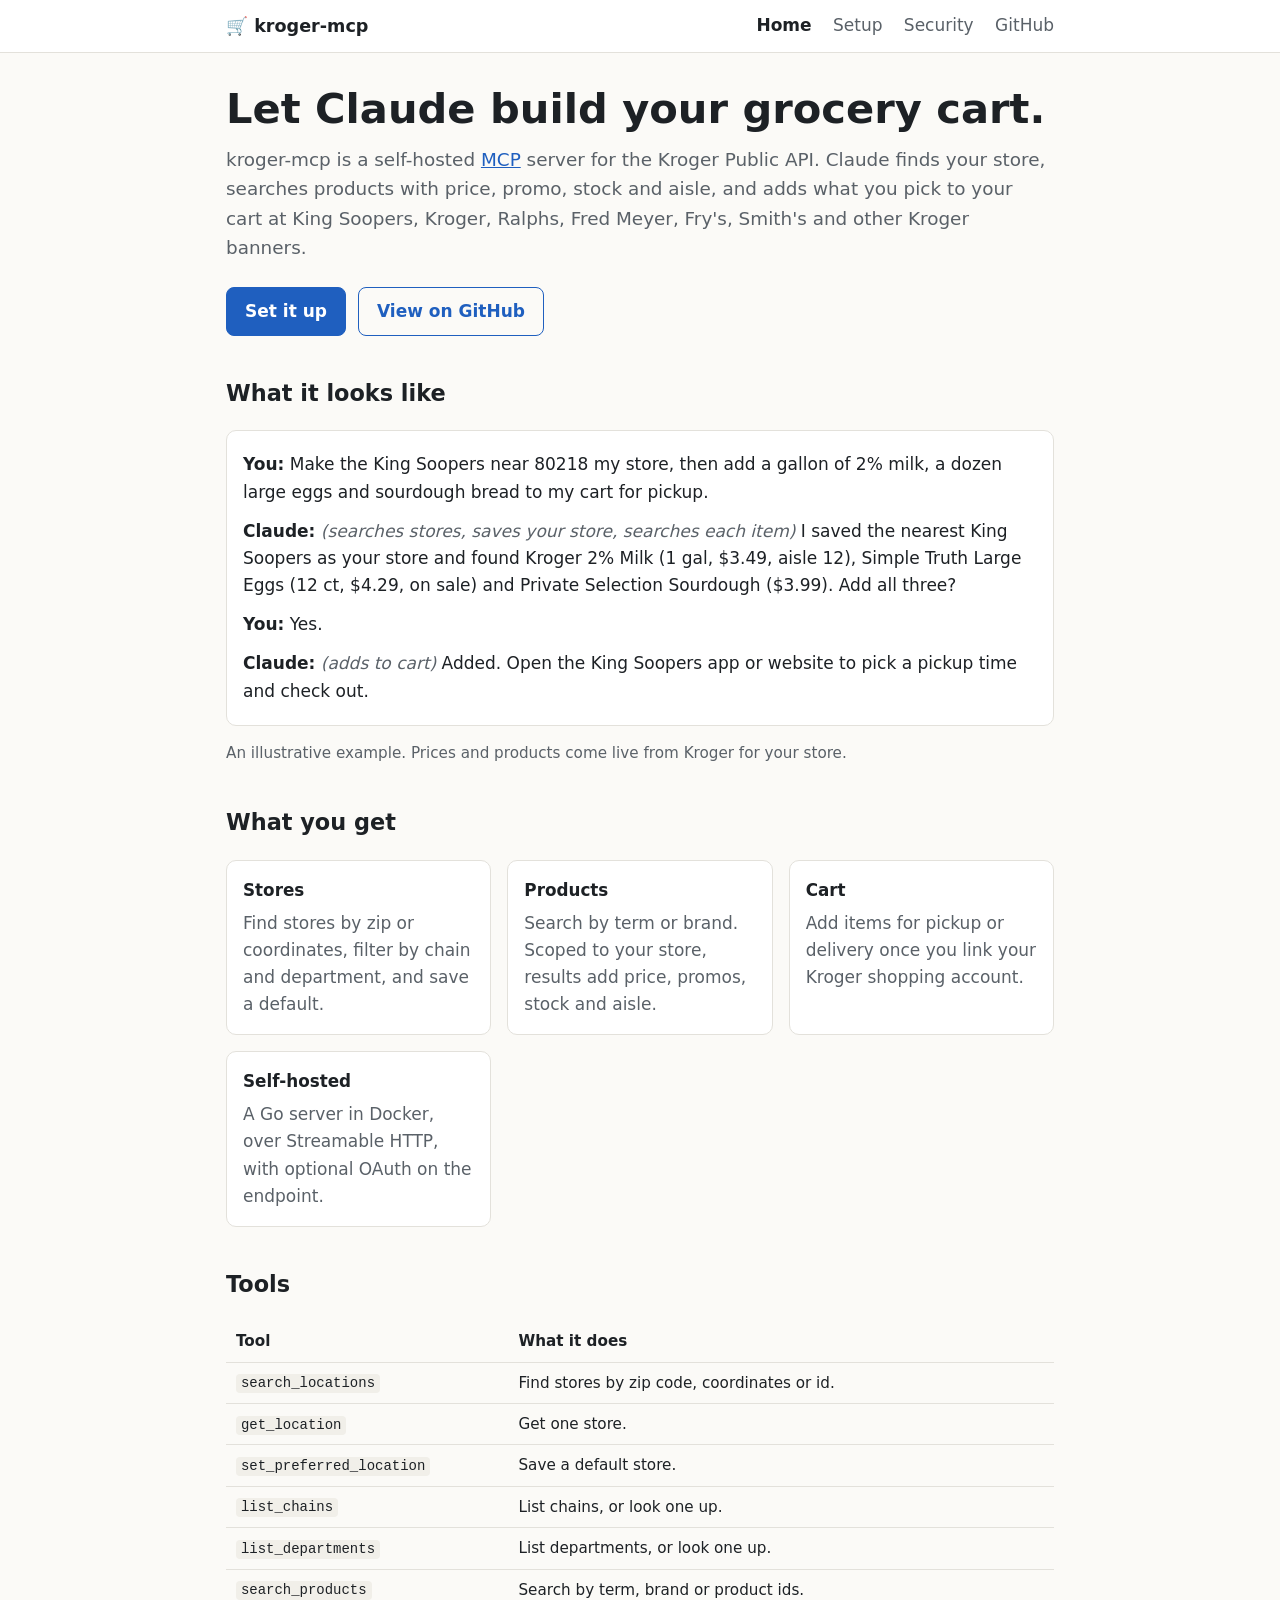
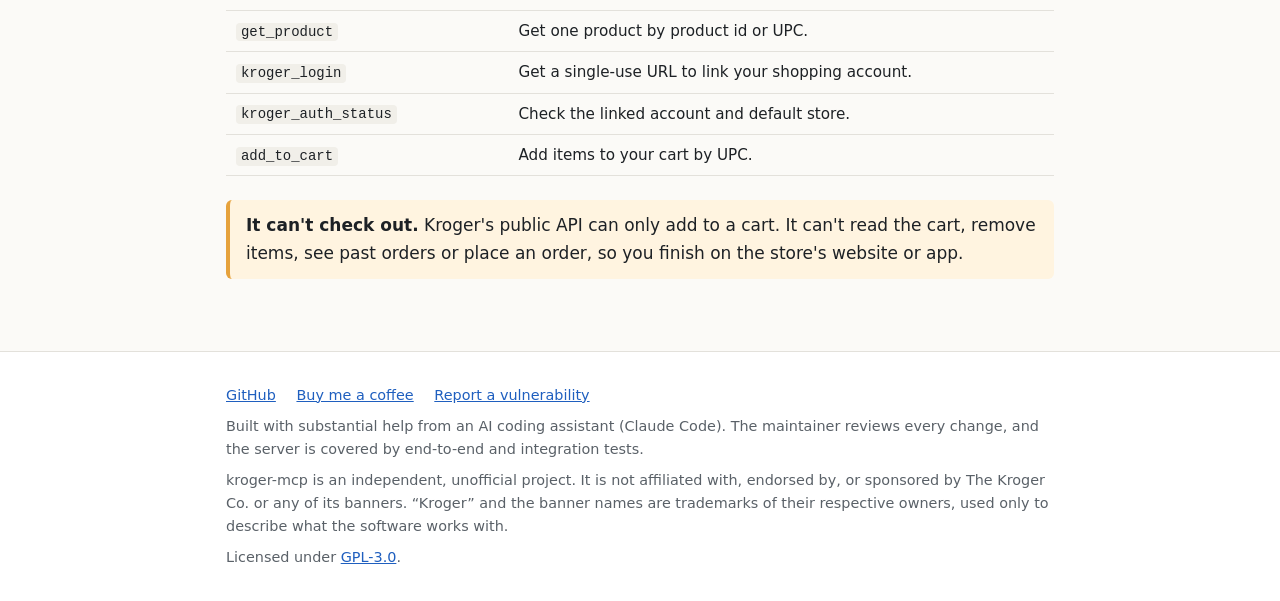
==== site/index.html @ 5355c3a4 "feat: add GitHub Pages landing site for #22 Co-Authored-By: Claude Opus 5.5 <noreply@anthropic.com>" ====
<!doctype html>
<html lang="en">
<head>
  <meta charset="utf-8">
  <meta name="viewport" content="width=device-width, initial-scale=1">
  <title>kroger-mcp: let Claude build your Kroger grocery cart</title>
  <meta name="description" content="A self-hosted MCP server for the Kroger Public API. Find stores, search products with price, stock and aisle, and add items to your cart.">
  <meta name="color-scheme" content="light dark">
  <link rel="stylesheet" href="style.css">
  <link rel="icon" href="favicon.svg" type="image/svg+xml">
  <meta property="og:type" content="website">
  <meta property="og:site_name" content="kroger-mcp">
  <meta property="og:title" content="kroger-mcp: let Claude build your Kroger grocery cart">
  <meta property="og:description" content="A self-hosted MCP server for the Kroger Public API. Find stores, search products with price, stock and aisle, and add items to your cart.">
  <meta property="og:url" content="https://philosowaffle.github.io/kroger-mcp/">
  <meta property="og:image" content="https://philosowaffle.github.io/kroger-mcp/og.png">
  <meta property="og:image:width" content="1200">
  <meta property="og:image:height" content="630">
  <meta name="twitter:card" content="summary_large_image">
</head>
<body>
  <header class="site">
    <div class="wrap">
      <a class="brand" href="./">🛒 kroger-mcp</a>
      <nav>
        <a href="./" aria-current="page">Home</a>
        <a href="setup.html">Setup</a>
        <a href="security.html">Security</a>
        <a href="https://github.com/philosowaffle/kroger-mcp">GitHub</a>
      </nav>
    </div>
  </header>
  <main>
    <div class="wrap">
      <section class="hero">
        <h1>Let Claude build your grocery cart.</h1>
        <p class="lede">kroger-mcp is a self-hosted <a href="https://modelcontextprotocol.io">MCP</a> server for the Kroger Public API. Claude finds your store, searches products with price, promo, stock and aisle, and adds what you pick to your cart at King Soopers, Kroger, Ralphs, Fred Meyer, Fry's, Smith's and other Kroger banners.</p>
        <div class="buttons">
          <a class="button primary" href="setup.html">Set it up</a>
          <a class="button secondary" href="https://github.com/philosowaffle/kroger-mcp">View on GitHub</a>
        </div>
      </section>

      <h2>What it looks like</h2>
      <div class="chat">
        <p><span class="who">You:</span> Make the King Soopers near 80218 my store, then add a gallon of 2% milk, a dozen large eggs and sourdough bread to my cart for pickup.</p>
        <p><span class="who">Claude:</span> <span class="tool">(searches stores, saves your store, searches each item)</span> I saved the nearest King Soopers as your store and found Kroger 2% Milk (1 gal, $3.49, aisle 12), Simple Truth Large Eggs (12 ct, $4.29, on sale) and Private Selection Sourdough ($3.99). Add all three?</p>
        <p><span class="who">You:</span> Yes.</p>
        <p><span class="who">Claude:</span> <span class="tool">(adds to cart)</span> Added. Open the King Soopers app or website to pick a pickup time and check out.</p>
      </div>
      <p class="note">An illustrative example. Prices and products come live from Kroger for your store.</p>

      <h2>What you get</h2>
      <div class="grid">
        <div class="card"><h3>Stores</h3><p>Find stores by zip or coordinates, filter by chain and department, and save a default.</p></div>
        <div class="card"><h3>Products</h3><p>Search by term or brand. Scoped to your store, results add price, promos, stock and aisle.</p></div>
        <div class="card"><h3>Cart</h3><p>Add items for pickup or delivery once you link your Kroger shopping account.</p></div>
        <div class="card"><h3>Self-hosted</h3><p>A Go server in Docker, over Streamable HTTP, with optional OAuth on the endpoint.</p></div>
      </div>

      <h2>Tools</h2>
      <div class="table-scroll">
        <table>
          <thead><tr><th>Tool</th><th>What it does</th></tr></thead>
          <tbody>
            <tr><td><code>search_locations</code></td><td>Find stores by zip code, coordinates or id.</td></tr>
            <tr><td><code>get_location</code></td><td>Get one store.</td></tr>
            <tr><td><code>set_preferred_location</code></td><td>Save a default store.</td></tr>
            <tr><td><code>list_chains</code></td><td>List chains, or look one up.</td></tr>
            <tr><td><code>list_departments</code></td><td>List departments, or look one up.</td></tr>
            <tr><td><code>search_products</code></td><td>Search by term, brand or product ids.</td></tr>
            <tr><td><code>get_product</code></td><td>Get one product by product id or UPC.</td></tr>
            <tr><td><code>kroger_login</code></td><td>Get a single-use URL to link your shopping account.</td></tr>
            <tr><td><code>kroger_auth_status</code></td><td>Check the linked account and default store.</td></tr>
            <tr><td><code>add_to_cart</code></td><td>Add items to your cart by UPC.</td></tr>
          </tbody>
        </table>
      </div>

      <div class="callout">
        <strong>It can't check out.</strong> Kroger's public API can only add to a cart. It can't read the cart, remove items, see past orders or place an order, so you finish on the store's website or app.
      </div>
    </div>
  </main>
  <footer class="site">
    <div class="wrap">
      <p class="links">
        <a href="https://github.com/philosowaffle/kroger-mcp">GitHub</a>
        <a href="https://buymeacoffee.com/philosowaffle">Buy me a coffee</a>
        <a href="https://github.com/philosowaffle/kroger-mcp/blob/main/SECURITY.md">Report a vulnerability</a>
      </p>
      <p>Built with substantial help from an AI coding assistant (Claude Code). The maintainer reviews every change, and the server is covered by end-to-end and integration tests.</p>
      <p>kroger-mcp is an independent, unofficial project. It is not affiliated with, endorsed by, or sponsored by The Kroger Co. or any of its banners. &ldquo;Kroger&rdquo; and the banner names are trademarks of their respective owners, used only to describe what the software works with.</p>
      <p>Licensed under <a href="https://github.com/philosowaffle/kroger-mcp/blob/main/LICENSE">GPL-3.0</a>.</p>
    </div>
  </footer>
</body>
</html>
---- site/style.css ----
:root {
  --bg: #fbfaf7;
  --surface: #ffffff;
  --text: #1d2125;
  --muted: #5a6168;
  --border: #e3e1db;
  --accent: #1f5fbf;
  --accent-text: #ffffff;
  --code-bg: #f1efe9;
  --warn-bg: #fff4e0;
  --warn-border: #e6a23c;
  color-scheme: light dark;
}
@media (prefers-color-scheme: dark) {
  :root {
    --bg: #15181b;
    --surface: #1d2125;
    --text: #e8e6e1;
    --muted: #a3a9af;
    --border: #2e3338;
    --accent: #7fb0ff;
    --accent-text: #0d1117;
    --code-bg: #22272c;
    --warn-bg: #2b2416;
    --warn-border: #b98128;
  }
}
* { box-sizing: border-box; }
html { -webkit-text-size-adjust: 100%; }
body {
  margin: 0;
  background: var(--bg);
  color: var(--text);
  font: 17px/1.6 system-ui, -apple-system, "Segoe UI", Roboto, sans-serif;
}
a { color: var(--accent); }
.wrap { max-width: 860px; margin: 0 auto; padding: 0 16px; }
header.site {
  border-bottom: 1px solid var(--border);
  background: var(--surface);
}
header.site .wrap {
  display: flex; flex-wrap: wrap; align-items: center; justify-content: space-between;
  gap: 8px 16px; padding-top: 12px; padding-bottom: 12px;
}
.brand { font-weight: 700; text-decoration: none; color: var(--text); font-size: 1.1rem; }
nav a { margin-left: 16px; text-decoration: none; color: var(--muted); }
nav a:first-child { margin-left: 0; }
nav a[aria-current="page"] { color: var(--text); font-weight: 600; }
main { padding: 32px 0 48px; }
.hero h1 { font-size: clamp(1.8rem, 5vw, 2.6rem); line-height: 1.15; margin: 0 0 12px; }
.hero p.lede { font-size: 1.15rem; color: var(--muted); margin: 0 0 24px; }
.buttons { display: flex; flex-wrap: wrap; gap: 12px; }
.button {
  display: inline-block; padding: 10px 18px; border-radius: 8px; text-decoration: none;
  font-weight: 600; border: 1px solid var(--accent);
}
.button.primary { background: var(--accent); color: var(--accent-text); }
.button.secondary { color: var(--accent); }
h2 { margin-top: 40px; font-size: 1.4rem; }
.grid { display: grid; grid-template-columns: repeat(auto-fit, minmax(220px, 1fr)); gap: 16px; }
.card {
  background: var(--surface); border: 1px solid var(--border); border-radius: 10px;
  padding: 16px;
}
.card h3 { margin: 0 0 6px; font-size: 1.05rem; }
.card p { margin: 0; color: var(--muted); }
.chat { background: var(--surface); border: 1px solid var(--border); border-radius: 10px; padding: 8px 16px; }
.chat p { margin: 12px 0; }
.chat .who { font-weight: 700; }
.chat .tool { color: var(--muted); font-style: italic; }
.note { color: var(--muted); font-size: 0.95rem; }
.callout {
  background: var(--warn-bg); border-left: 4px solid var(--warn-border);
  border-radius: 6px; padding: 12px 16px; margin: 24px 0;
}
code { background: var(--code-bg); padding: 0.1em 0.35em; border-radius: 4px; font-size: 0.92em; }
pre {
  background: var(--code-bg); padding: 12px 16px; border-radius: 8px; overflow-x: auto;
  font-size: 0.9rem; line-height: 1.5;
}
pre code { background: none; padding: 0; }
table { width: 100%; border-collapse: collapse; font-size: 0.95rem; }
.table-scroll { overflow-x: auto; }
th, td { text-align: left; padding: 8px 10px; border-bottom: 1px solid var(--border); vertical-align: top; }
ol.steps > li { margin-bottom: 20px; }
footer.site {
  border-top: 1px solid var(--border); background: var(--surface);
  padding: 24px 0; font-size: 0.9rem; color: var(--muted);
}
footer.site p { margin: 8px 0; }
footer.site .links a { margin-right: 16px; }
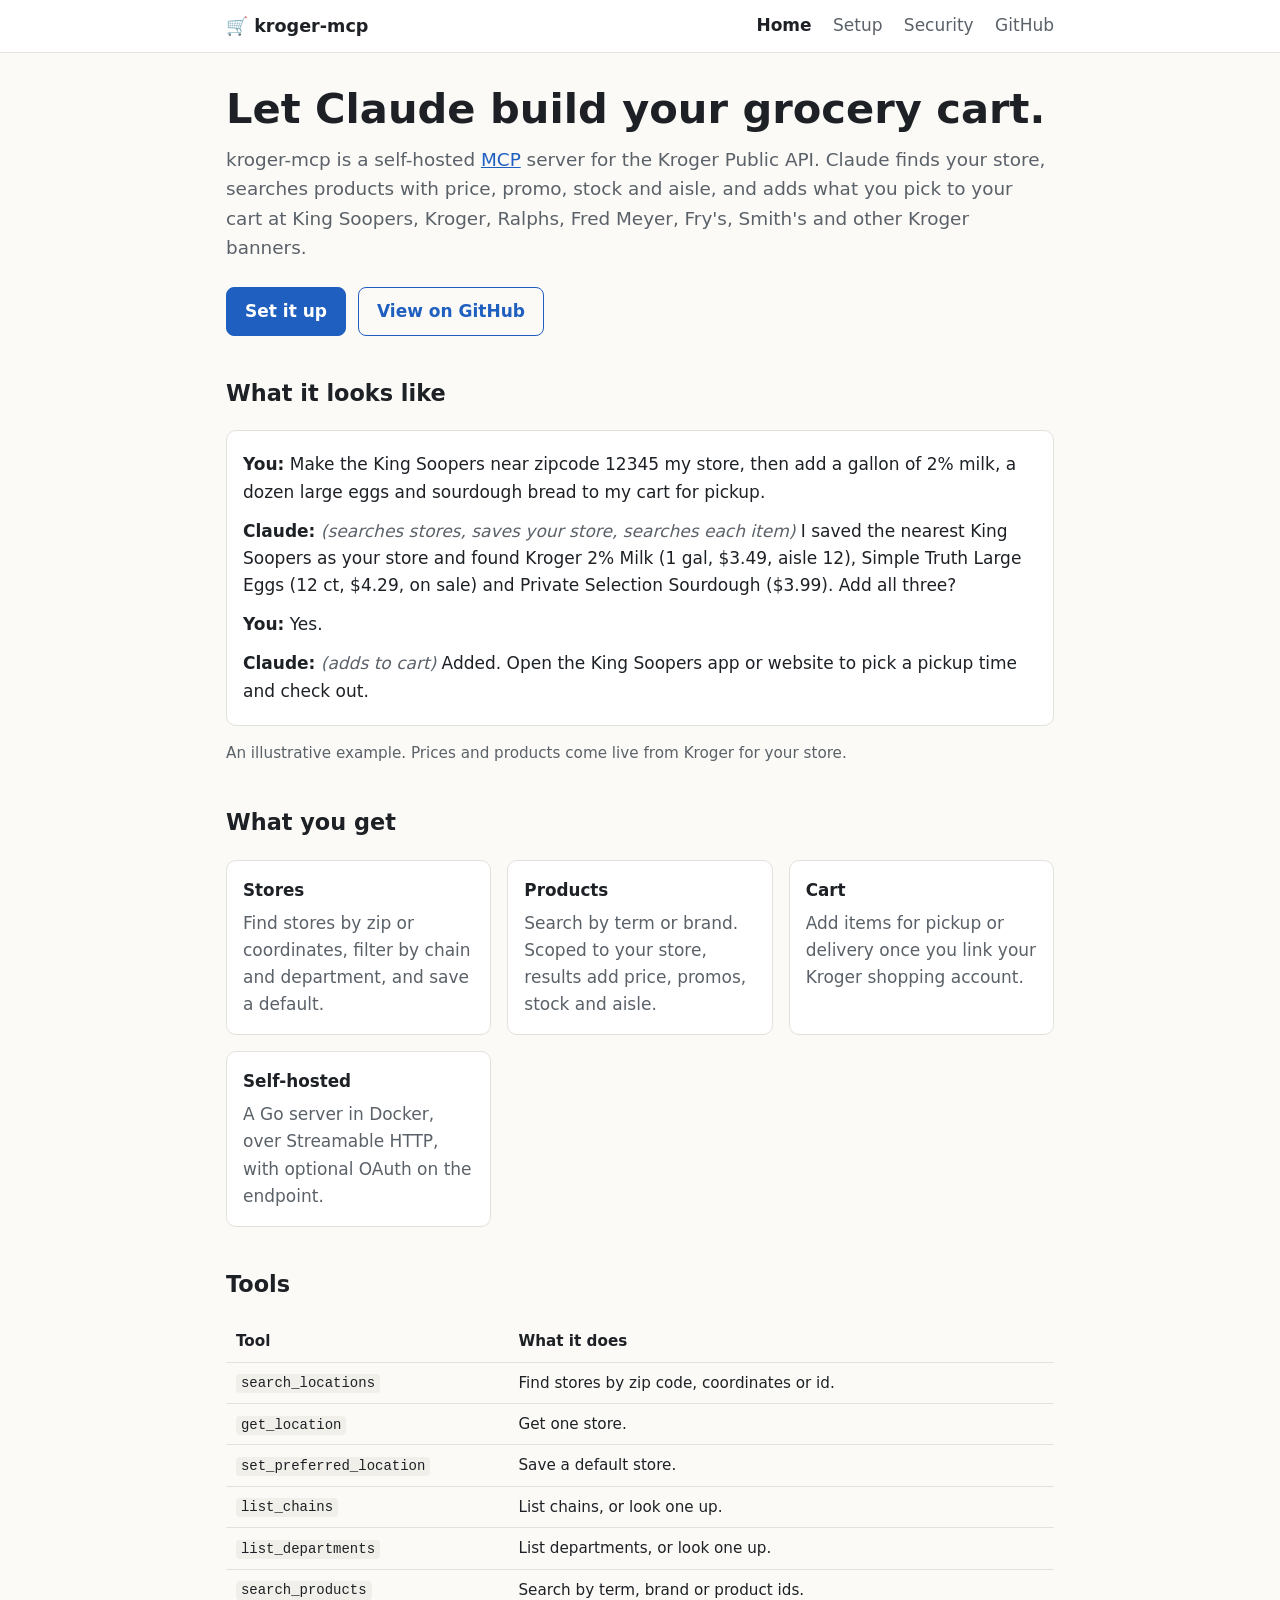
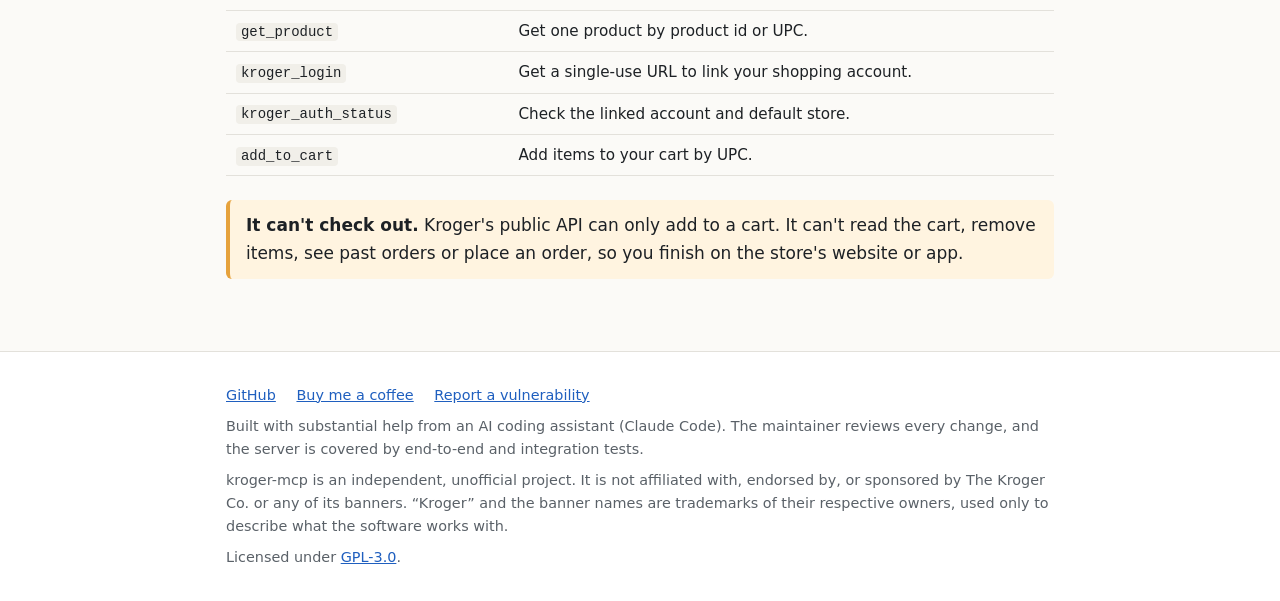
==== commit 5fb5046e: "feat: use a placeholder zip in the site example for #22 Co-Authored-By: Claude Opus 5.5 <noreply@ant" ====
--- a/site/index.html
+++ b/site/index.html
@@ -43,7 +43,7 @@
 
       <h2>What it looks like</h2>
       <div class="chat">
-        <p><span class="who">You:</span> Make the King Soopers near 80218 my store, then add a gallon of 2% milk, a dozen large eggs and sourdough bread to my cart for pickup.</p>
+        <p><span class="who">You:</span> Make the King Soopers near zipcode 12345 my store, then add a gallon of 2% milk, a dozen large eggs and sourdough bread to my cart for pickup.</p>
         <p><span class="who">Claude:</span> <span class="tool">(searches stores, saves your store, searches each item)</span> I saved the nearest King Soopers as your store and found Kroger 2% Milk (1 gal, $3.49, aisle 12), Simple Truth Large Eggs (12 ct, $4.29, on sale) and Private Selection Sourdough ($3.99). Add all three?</p>
         <p><span class="who">You:</span> Yes.</p>
         <p><span class="who">Claude:</span> <span class="tool">(adds to cart)</span> Added. Open the King Soopers app or website to pick a pickup time and check out.</p>
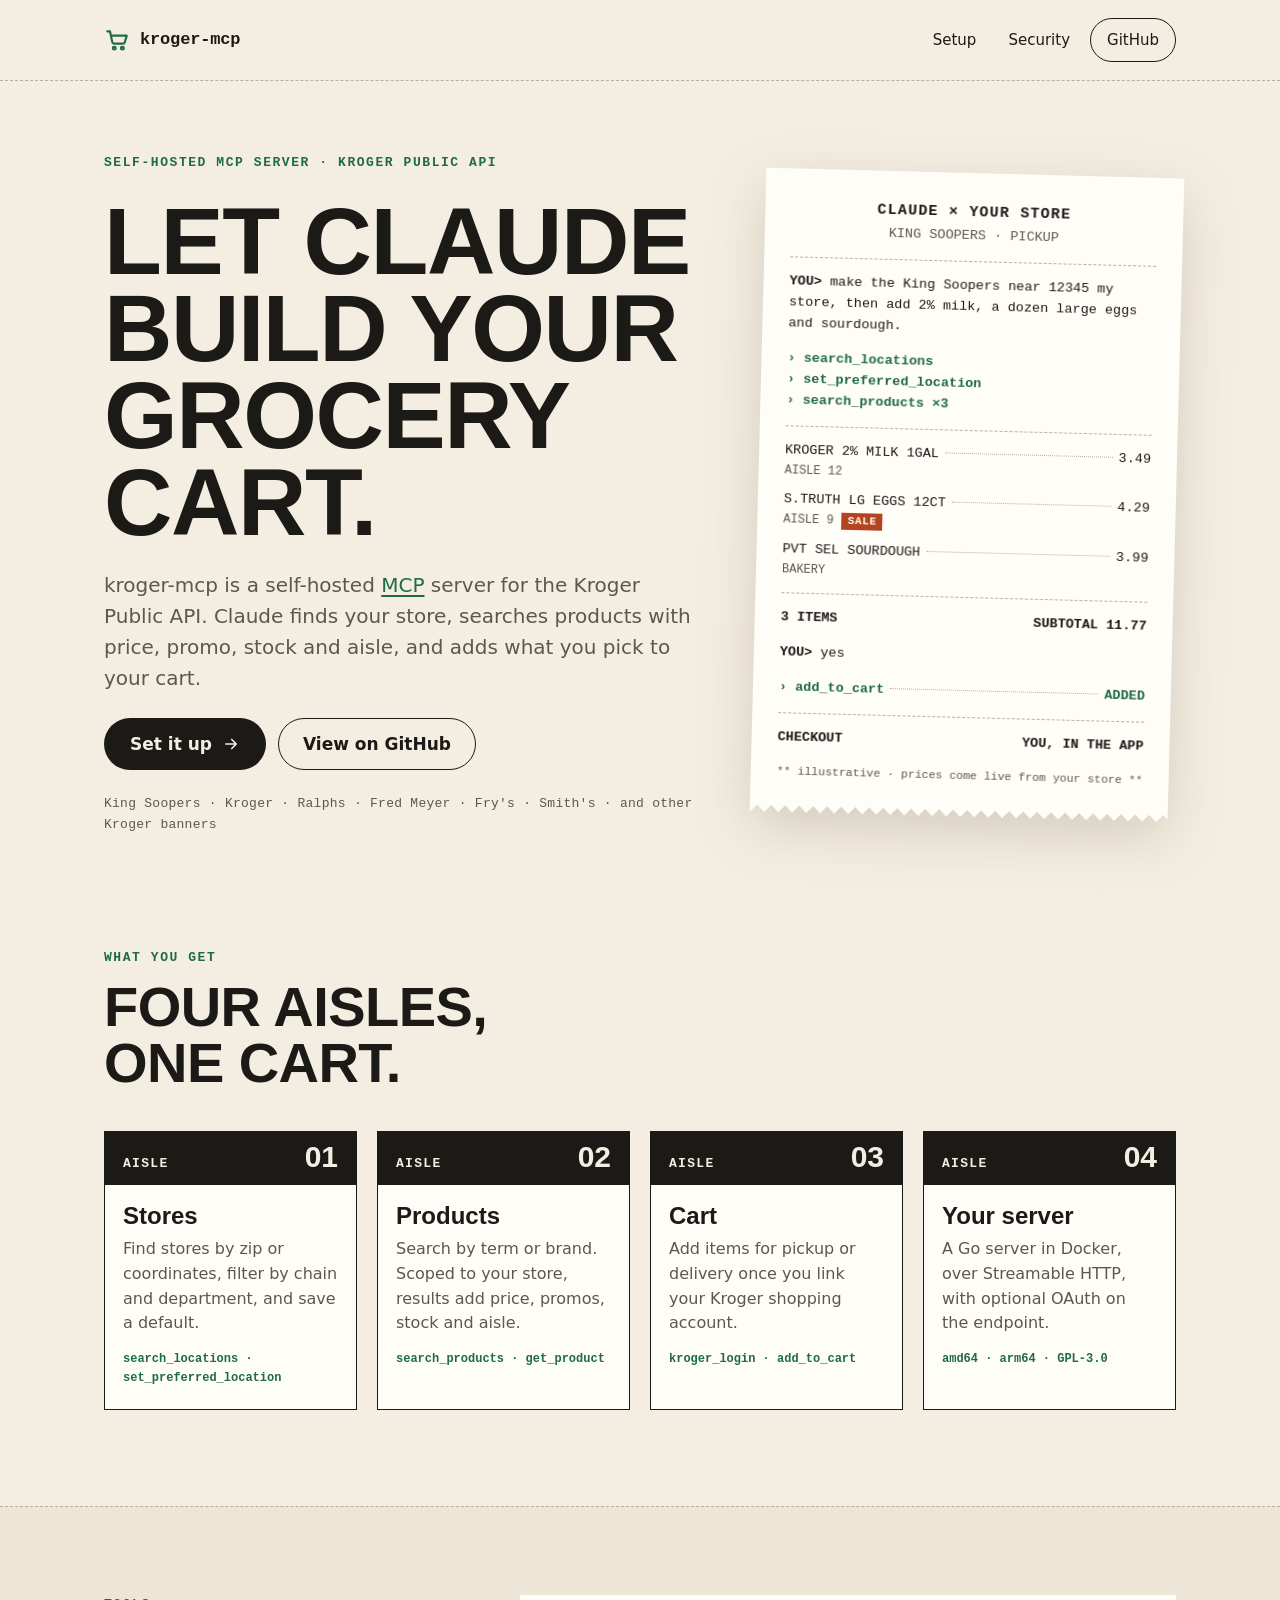
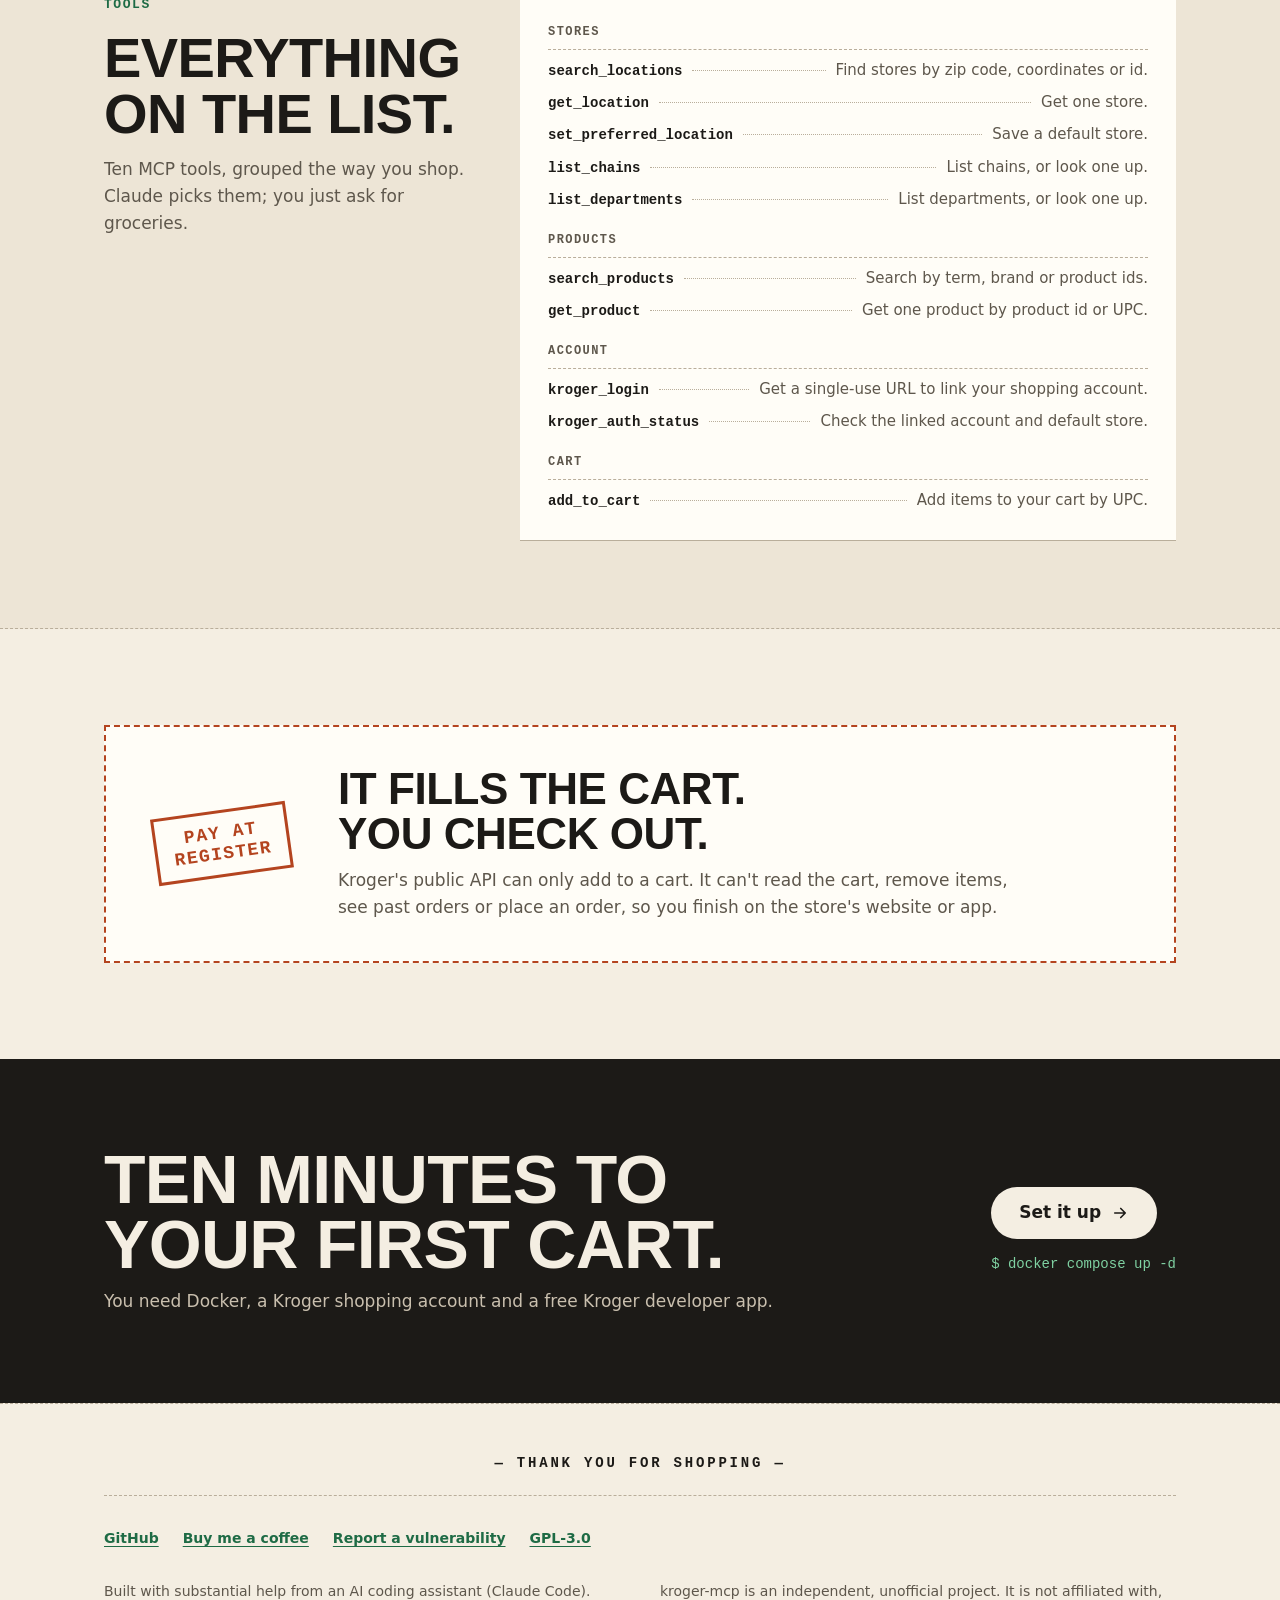
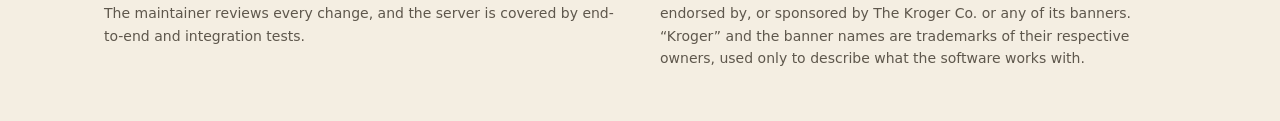
==== commit 99b41a28: "feat: rebuild Home, Setup and Security with the receipt look for #60 Co-Authored-By: Claude Opus 5.5" ====
--- a/site/index.html
+++ b/site/index.html
@@ -6,6 +6,7 @@
   <title>kroger-mcp: let Claude build your Kroger grocery cart</title>
   <meta name="description" content="A self-hosted MCP server for the Kroger Public API. Find stores, search products with price, stock and aisle, and add items to your cart.">
   <meta name="color-scheme" content="light dark">
+  <link rel="preload" href="fonts/archivo-latin-wdth-wght.woff2" as="font" type="font/woff2" crossorigin>
   <link rel="stylesheet" href="style.css">
   <link rel="icon" href="favicon.svg" type="image/svg+xml">
   <meta property="og:type" content="website">
@@ -21,77 +22,197 @@
 <body>
   <header class="site">
     <div class="wrap">
-      <a class="brand" href="./">🛒 kroger-mcp</a>
-      <nav>
-        <a href="./" aria-current="page">Home</a>
+      <a class="brand" href="./">
+        <svg width="26" height="26" viewBox="0 0 24 24" fill="none" stroke-width="2" stroke-linecap="round" stroke-linejoin="round" aria-hidden="true"><path d="M3 4h2.5l2.2 10.2a1.5 1.5 0 0 0 1.5 1.2h8.4a1.5 1.5 0 0 0 1.5-1.1L21 8H6.3"/><circle cx="9.5" cy="19.5" r="1.3"/><circle cx="17" cy="19.5" r="1.3"/></svg>
+        kroger-mcp
+      </a>
+      <nav class="main" aria-label="Main">
         <a href="setup.html">Setup</a>
         <a href="security.html">Security</a>
-        <a href="https://github.com/philosowaffle/kroger-mcp">GitHub</a>
+        <a class="pill" href="https://github.com/philosowaffle/kroger-mcp">GitHub</a>
       </nav>
     </div>
   </header>
+
   <main>
-    <div class="wrap">
-      <section class="hero">
-        <h1>Let Claude build your grocery cart.</h1>
-        <p class="lede">kroger-mcp is a self-hosted <a href="https://modelcontextprotocol.io">MCP</a> server for the Kroger Public API. Claude finds your store, searches products with price, promo, stock and aisle, and adds what you pick to your cart at King Soopers, Kroger, Ralphs, Fred Meyer, Fry's, Smith's and other Kroger banners.</p>
+    <section class="wrap hero">
+      <div class="hero-copy">
+        <p class="eyebrow">Self-hosted MCP server · Kroger Public API</p>
+        <h1 class="display">Let Claude build your grocery cart.</h1>
+        <p class="lede">kroger-mcp is a self-hosted <a href="https://modelcontextprotocol.io">MCP</a> server for the Kroger Public API. Claude finds your store, searches products with price, promo, stock and aisle, and adds what you pick to your cart.</p>
         <div class="buttons">
-          <a class="button primary" href="setup.html">Set it up</a>
+          <a class="button primary" href="setup.html">Set it up
+            <svg width="18" height="18" viewBox="0 0 24 24" fill="none" stroke="currentColor" stroke-width="2.2" stroke-linecap="round" stroke-linejoin="round" aria-hidden="true"><path d="M5 12h14M13 6l6 6-6 6"/></svg></a>
           <a class="button secondary" href="https://github.com/philosowaffle/kroger-mcp">View on GitHub</a>
         </div>
-      </section>
-
-      <h2>What it looks like</h2>
-      <div class="chat">
-        <p><span class="who">You:</span> Make the King Soopers near zipcode 12345 my store, then add a gallon of 2% milk, a dozen large eggs and sourdough bread to my cart for pickup.</p>
-        <p><span class="who">Claude:</span> <span class="tool">(searches stores, saves your store, searches each item)</span> I saved the nearest King Soopers as your store and found Kroger 2% Milk (1 gal, $3.49, aisle 12), Simple Truth Large Eggs (12 ct, $4.29, on sale) and Private Selection Sourdough ($3.99). Add all three?</p>
-        <p><span class="who">You:</span> Yes.</p>
-        <p><span class="who">Claude:</span> <span class="tool">(adds to cart)</span> Added. Open the King Soopers app or website to pick a pickup time and check out.</p>
-      </div>
-      <p class="note">An illustrative example. Prices and products come live from Kroger for your store.</p>
-
-      <h2>What you get</h2>
-      <div class="grid">
-        <div class="card"><h3>Stores</h3><p>Find stores by zip or coordinates, filter by chain and department, and save a default.</p></div>
-        <div class="card"><h3>Products</h3><p>Search by term or brand. Scoped to your store, results add price, promos, stock and aisle.</p></div>
-        <div class="card"><h3>Cart</h3><p>Add items for pickup or delivery once you link your Kroger shopping account.</p></div>
-        <div class="card"><h3>Self-hosted</h3><p>A Go server in Docker, over Streamable HTTP, with optional OAuth on the endpoint.</p></div>
-      </div>
-
-      <h2>Tools</h2>
-      <div class="table-scroll">
-        <table>
-          <thead><tr><th>Tool</th><th>What it does</th></tr></thead>
-          <tbody>
-            <tr><td><code>search_locations</code></td><td>Find stores by zip code, coordinates or id.</td></tr>
-            <tr><td><code>get_location</code></td><td>Get one store.</td></tr>
-            <tr><td><code>set_preferred_location</code></td><td>Save a default store.</td></tr>
-            <tr><td><code>list_chains</code></td><td>List chains, or look one up.</td></tr>
-            <tr><td><code>list_departments</code></td><td>List departments, or look one up.</td></tr>
-            <tr><td><code>search_products</code></td><td>Search by term, brand or product ids.</td></tr>
-            <tr><td><code>get_product</code></td><td>Get one product by product id or UPC.</td></tr>
-            <tr><td><code>kroger_login</code></td><td>Get a single-use URL to link your shopping account.</td></tr>
-            <tr><td><code>kroger_auth_status</code></td><td>Check the linked account and default store.</td></tr>
-            <tr><td><code>add_to_cart</code></td><td>Add items to your cart by UPC.</td></tr>
-          </tbody>
-        </table>
-      </div>
-
-      <div class="callout">
-        <strong>It can't check out.</strong> Kroger's public API can only add to a cart. It can't read the cart, remove items, see past orders or place an order, so you finish on the store's website or app.
-      </div>
-    </div>
+        <p class="banners">King Soopers · Kroger · Ralphs · Fred Meyer · Fry's · Smith's · and other Kroger banners</p>
+      </div>
+
+      <figure class="hero-receipt receipt-figure">
+        <figcaption class="visually-hidden">An illustrative example conversation, printed as a receipt. You ask Claude to make the King Soopers near zip code 12345 your store and add 2% milk, a dozen large eggs and sourdough bread for pickup. Claude saves the store and finds Kroger 2% Milk for $3.49 in aisle 12, Simple Truth Large Eggs for $4.29 on sale, and Private Selection Sourdough for $3.99. You say yes, Claude adds all three to your cart, and you check out in the store's app. Prices and products come live from Kroger for your store.</figcaption>
+        <div class="receipt" aria-hidden="true">
+          <div class="head">
+            <span class="title">CLAUDE × YOUR STORE</span>
+            <span class="muted">KING SOOPERS · PICKUP</span>
+          </div>
+          <hr class="rule">
+          <p><strong>YOU&gt;</strong> make the King Soopers near 12345 my store, then add 2% milk, a dozen large eggs and sourdough.</p>
+          <div class="call">
+            <span>› search_locations</span>
+            <span>› set_preferred_location</span>
+            <span>› search_products ×3</span>
+          </div>
+          <hr class="rule">
+          <div class="items">
+            <div class="price">
+              <div class="line"><span>KROGER 2% MILK 1GAL</span><span class="leader"></span><span>3.49</span></div>
+              <div class="sub"><span>AISLE 12</span></div>
+            </div>
+            <div class="price">
+              <div class="line"><span>S.TRUTH LG EGGS 12CT</span><span class="leader"></span><span>4.29</span></div>
+              <div class="sub"><span>AISLE 9</span><span class="sale-tag">SALE</span></div>
+            </div>
+            <div class="price">
+              <div class="line"><span>PVT SEL SOURDOUGH</span><span class="leader"></span><span>3.99</span></div>
+              <div class="sub"><span>BAKERY</span></div>
+            </div>
+          </div>
+          <hr class="rule">
+          <div class="total"><span>3 ITEMS</span><span>SUBTOTAL 11.77</span></div>
+          <p><strong>YOU&gt;</strong> yes</p>
+          <div class="call"><div class="line"><span>› add_to_cart</span><span class="leader"></span><span>ADDED</span></div></div>
+          <hr class="rule">
+          <div class="total"><span>CHECKOUT</span><span>YOU, IN THE APP</span></div>
+          <p class="footnote">** illustrative · prices come live from your store **</p>
+        </div>
+        <div class="receipt-edge" aria-hidden="true"></div>
+      </figure>
+    </section>
+
+    <section class="wrap section aisles-section" aria-labelledby="get">
+      <div class="stack">
+        <div class="heading">
+          <p class="eyebrow">What you get</p>
+          <h2 class="display" id="get">Four aisles, one cart.</h2>
+        </div>
+        <div class="aisles">
+          <article class="aisle">
+            <div class="sign"><span>AISLE</span><span class="num">01</span></div>
+            <div class="body">
+              <h3>Stores</h3>
+              <p>Find stores by zip or coordinates, filter by chain and department, and save a default.</p>
+              <p class="tools">search_locations · set_preferred_location</p>
+            </div>
+          </article>
+          <article class="aisle">
+            <div class="sign"><span>AISLE</span><span class="num">02</span></div>
+            <div class="body">
+              <h3>Products</h3>
+              <p>Search by term or brand. Scoped to your store, results add price, promos, stock and aisle.</p>
+              <p class="tools">search_products · get_product</p>
+            </div>
+          </article>
+          <article class="aisle">
+            <div class="sign"><span>AISLE</span><span class="num">03</span></div>
+            <div class="body">
+              <h3>Cart</h3>
+              <p>Add items for pickup or delivery once you link your Kroger shopping account.</p>
+              <p class="tools">kroger_login · add_to_cart</p>
+            </div>
+          </article>
+          <article class="aisle">
+            <div class="sign"><span>AISLE</span><span class="num">04</span></div>
+            <div class="body">
+              <h3>Your server</h3>
+              <p>A Go server in Docker, over Streamable HTTP, with optional OAuth on the endpoint.</p>
+              <p class="tools">amd64 · arm64 · GPL-3.0</p>
+            </div>
+          </article>
+        </div>
+      </div>
+    </section>
+
+    <section class="band" aria-labelledby="tools">
+      <div class="wrap ledger-row">
+        <div class="ledger-intro">
+          <p class="eyebrow">Tools</p>
+          <h2 class="display" id="tools">Everything on the list.</h2>
+          <p class="muted">Ten MCP tools, grouped the way you shop. Claude picks them; you just ask for groceries.</p>
+        </div>
+        <div class="ledger">
+          <section aria-labelledby="t-stores">
+            <h3 id="t-stores">STORES</h3>
+            <ul>
+              <li><code>search_locations</code><span class="leader" aria-hidden="true"></span><span class="desc">Find stores by zip code, coordinates or id.</span></li>
+              <li><code>get_location</code><span class="leader" aria-hidden="true"></span><span class="desc">Get one store.</span></li>
+              <li><code>set_preferred_location</code><span class="leader" aria-hidden="true"></span><span class="desc">Save a default store.</span></li>
+              <li><code>list_chains</code><span class="leader" aria-hidden="true"></span><span class="desc">List chains, or look one up.</span></li>
+              <li><code>list_departments</code><span class="leader" aria-hidden="true"></span><span class="desc">List departments, or look one up.</span></li>
+            </ul>
+          </section>
+          <section aria-labelledby="t-products">
+            <h3 id="t-products">PRODUCTS</h3>
+            <ul>
+              <li><code>search_products</code><span class="leader" aria-hidden="true"></span><span class="desc">Search by term, brand or product ids.</span></li>
+              <li><code>get_product</code><span class="leader" aria-hidden="true"></span><span class="desc">Get one product by product id or UPC.</span></li>
+            </ul>
+          </section>
+          <section aria-labelledby="t-account">
+            <h3 id="t-account">ACCOUNT</h3>
+            <ul>
+              <li><code>kroger_login</code><span class="leader" aria-hidden="true"></span><span class="desc">Get a single-use URL to link your shopping account.</span></li>
+              <li><code>kroger_auth_status</code><span class="leader" aria-hidden="true"></span><span class="desc">Check the linked account and default store.</span></li>
+            </ul>
+          </section>
+          <section aria-labelledby="t-cart">
+            <h3 id="t-cart">CART</h3>
+            <ul>
+              <li><code>add_to_cart</code><span class="leader" aria-hidden="true"></span><span class="desc">Add items to your cart by UPC.</span></li>
+            </ul>
+          </section>
+        </div>
+      </div>
+    </section>
+
+    <section class="wrap section">
+      <div class="stamp-notice">
+        <div class="stamp" aria-hidden="true">PAY AT<br>REGISTER</div>
+        <div class="copy">
+          <h2 class="display">It fills the cart. You check out.</h2>
+          <p>Kroger's public API can only add to a cart. It can't read the cart, remove items, see past orders or place an order, so you finish on the store's website or app.</p>
+        </div>
+      </div>
+    </section>
+
+    <section class="cta" aria-labelledby="cta">
+      <div class="wrap">
+        <div class="copy">
+          <h2 class="display" id="cta">Ten minutes to your first cart.</h2>
+          <p>You need Docker, a Kroger shopping account and a free Kroger developer app.</p>
+        </div>
+        <div class="act">
+          <a class="button light" href="setup.html">Set it up
+            <svg width="18" height="18" viewBox="0 0 24 24" fill="none" stroke="currentColor" stroke-width="2.2" stroke-linecap="round" stroke-linejoin="round" aria-hidden="true"><path d="M5 12h14M13 6l6 6-6 6"/></svg></a>
+          <code>$ docker compose up -d</code>
+        </div>
+      </div>
+    </section>
   </main>
+
   <footer class="site">
     <div class="wrap">
-      <p class="links">
+      <p class="thanks">— THANK YOU FOR SHOPPING —</p>
+      <hr class="rule">
+      <nav aria-label="Footer">
         <a href="https://github.com/philosowaffle/kroger-mcp">GitHub</a>
         <a href="https://buymeacoffee.com/philosowaffle">Buy me a coffee</a>
         <a href="https://github.com/philosowaffle/kroger-mcp/blob/main/SECURITY.md">Report a vulnerability</a>
-      </p>
-      <p>Built with substantial help from an AI coding assistant (Claude Code). The maintainer reviews every change, and the server is covered by end-to-end and integration tests.</p>
-      <p>kroger-mcp is an independent, unofficial project. It is not affiliated with, endorsed by, or sponsored by The Kroger Co. or any of its banners. &ldquo;Kroger&rdquo; and the banner names are trademarks of their respective owners, used only to describe what the software works with.</p>
-      <p>Licensed under <a href="https://github.com/philosowaffle/kroger-mcp/blob/main/LICENSE">GPL-3.0</a>.</p>
+        <a href="https://github.com/philosowaffle/kroger-mcp/blob/main/LICENSE">GPL-3.0</a>
+      </nav>
+      <div class="fine">
+        <p>Built with substantial help from an AI coding assistant (Claude Code). The maintainer reviews every change, and the server is covered by end-to-end and integration tests.</p>
+        <p>kroger-mcp is an independent, unofficial project. It is not affiliated with, endorsed by, or sponsored by The Kroger Co. or any of its banners. &ldquo;Kroger&rdquo; and the banner names are trademarks of their respective owners, used only to describe what the software works with.</p>
+      </div>
     </div>
   </footer>
 </body>
--- a/site/style.css
+++ b/site/style.css
@@ -1,92 +1,471 @@
+/* kroger-mcp site: grocery receipt look (#60). Plain CSS, no build step. */
+
+@font-face {
+  font-family: "Archivo";
+  font-style: normal;
+  font-display: swap;
+  font-weight: 100 900;
+  font-stretch: 62% 125%;
+  src: url(fonts/archivo-latin-wdth-wght.woff2) format("woff2-variations"),
+       url(fonts/archivo-latin-wdth-wght.woff2) format("woff2");
+}
+@font-face {
+  font-family: "Inter";
+  font-style: normal;
+  font-display: swap;
+  font-weight: 100 900;
+  src: url(fonts/inter-latin-wght.woff2) format("woff2-variations"),
+       url(fonts/inter-latin-wght.woff2) format("woff2");
+}
+@font-face {
+  font-family: "JetBrains Mono";
+  font-style: normal;
+  font-display: swap;
+  font-weight: 100 800;
+  src: url(fonts/jetbrains-mono-latin-wght.woff2) format("woff2-variations"),
+       url(fonts/jetbrains-mono-latin-wght.woff2) format("woff2");
+}
+
 :root {
-  --bg: #fbfaf7;
-  --surface: #ffffff;
-  --text: #1d2125;
-  --muted: #5a6168;
-  --border: #e3e1db;
-  --accent: #1f5fbf;
-  --accent-text: #ffffff;
-  --code-bg: #f1efe9;
-  --warn-bg: #fff4e0;
-  --warn-border: #e6a23c;
+  --bg: #F4EEE2;
+  --paper: #FFFDF7;
+  --band: #EDE5D6;
+  --rule: #B9AE9B;
+  --ink: #1C1A17;
+  --muted: #5E574C;
+  --accent: #1E6B45;
+  --accent-hover: #14492F;
+  --sale: #B4441F;
+  --block: #1C1A17;
+  --block-text: #F4EEE2;
+  --block-soft: #C9BFAE;
+  --block-muted: #A79F91;
+  --block-key: #7FD1A2;
+  --block-rule: #3A352E;
+  --block-edge: #5E574C;
+  --inline-code: #E4DBCA;
+  --shadow: rgba(60, 45, 20, 0.18);
+
+  --display: "Archivo", "Arial Narrow", sans-serif;
+  --body: "Inter", system-ui, -apple-system, "Segoe UI", Roboto, sans-serif;
+  --mono: "JetBrains Mono", ui-monospace, SFMono-Regular, Menlo, Consolas, monospace;
   color-scheme: light dark;
 }
 @media (prefers-color-scheme: dark) {
   :root {
-    --bg: #15181b;
-    --surface: #1d2125;
-    --text: #e8e6e1;
-    --muted: #a3a9af;
-    --border: #2e3338;
-    --accent: #7fb0ff;
-    --accent-text: #0d1117;
-    --code-bg: #22272c;
-    --warn-bg: #2b2416;
-    --warn-border: #b98128;
+    --bg: #171512;
+    --paper: #201D19;
+    --band: #1C1A16;
+    --rule: #4A443B;
+    --ink: #EDE5D6;
+    --muted: #A79F91;
+    --accent: #7FD1A2;
+    --accent-hover: #A8E3C1;
+    --sale: #F28C61;
+    --block: #0E0D0B;
+    --block-text: #EDE5D6;
+    --block-soft: #C9BFAE;
+    --block-muted: #A79F91;
+    --block-key: #7FD1A2;
+    --block-rule: #2E2A24;
+    --block-edge: #4A443B;
+    --inline-code: #2A2621;
+    --shadow: rgba(0, 0, 0, 0.45);
   }
 }
+
+/* Base */
 * { box-sizing: border-box; }
 html { -webkit-text-size-adjust: 100%; }
 body {
   margin: 0;
   background: var(--bg);
-  color: var(--text);
-  font: 17px/1.6 system-ui, -apple-system, "Segoe UI", Roboto, sans-serif;
-}
-a { color: var(--accent); }
-.wrap { max-width: 860px; margin: 0 auto; padding: 0 16px; }
-header.site {
-  border-bottom: 1px solid var(--border);
-  background: var(--surface);
-}
+  color: var(--ink);
+  font: 17px/1.6 var(--body);
+}
+main { overflow-x: clip; }
+a { color: var(--accent); text-underline-offset: 3px; }
+a:hover { color: var(--accent-hover); }
+a:focus-visible, button:focus-visible, summary:focus-visible {
+  outline: 2px solid var(--accent);
+  outline-offset: 3px;
+}
+strong { font-weight: 600; }
+p { margin: 0; }
+code {
+  font-family: var(--mono);
+  font-size: 0.88em;
+  background: var(--inline-code);
+  padding: 1px 6px;
+  overflow-wrap: anywhere;
+}
+.visually-hidden {
+  position: absolute; width: 1px; height: 1px; margin: -1px; padding: 0;
+  overflow: hidden; clip: rect(0 0 0 0); white-space: nowrap; border: 0;
+}
+.wrap { max-width: 1120px; margin: 0 auto; padding-left: 24px; padding-right: 24px; }
+@media (max-width: 480px) {
+  .wrap { padding-left: 16px; padding-right: 16px; }
+}
+
+/* Type */
+h1, h2, h3 { margin: 0; overflow-wrap: normal; hyphens: manual; }
+.display {
+  font-family: var(--display);
+  font-stretch: 72%;
+  font-weight: 800;
+  text-transform: uppercase;
+  line-height: 1;
+  letter-spacing: -0.01em;
+  text-wrap: balance;
+}
+h1.display {
+  font-weight: 850;
+  font-size: clamp(52px, 7.4vw, 96px);
+  line-height: 0.92;
+  letter-spacing: -0.015em;
+}
+h1.display.page-title { font-size: clamp(48px, 6.4vw, 84px); }
+h2.display { font-size: clamp(36px, 4.6vw, 56px); }
+h3 {
+  font-family: var(--display);
+  font-stretch: 85%;
+  font-weight: 800;
+  font-size: 24px;
+  line-height: 1.1;
+}
+.eyebrow {
+  font-family: var(--mono);
+  font-size: 13px;
+  font-weight: 600;
+  letter-spacing: 0.12em;
+  text-transform: uppercase;
+  color: var(--accent);
+}
+.lede {
+  font-size: 20px;
+  line-height: 1.55;
+  color: var(--muted);
+  max-width: 34em;
+  text-wrap: pretty;
+}
+.muted { color: var(--muted); }
+.mono { font-family: var(--mono); }
+.stack { display: flex; flex-direction: column; gap: 12px; }
+.heading { display: flex; flex-direction: column; gap: 10px; max-width: 640px; }
+
+/* Header */
+header.site { border-bottom: 1px dashed var(--rule); }
 header.site .wrap {
   display: flex; flex-wrap: wrap; align-items: center; justify-content: space-between;
-  gap: 8px 16px; padding-top: 12px; padding-bottom: 12px;
-}
-.brand { font-weight: 700; text-decoration: none; color: var(--text); font-size: 1.1rem; }
-nav a { margin-left: 16px; text-decoration: none; color: var(--muted); }
-nav a:first-child { margin-left: 0; }
-nav a[aria-current="page"] { color: var(--text); font-weight: 600; }
-main { padding: 32px 0 48px; }
-.hero h1 { font-size: clamp(1.8rem, 5vw, 2.6rem); line-height: 1.15; margin: 0 0 12px; }
-.hero p.lede { font-size: 1.15rem; color: var(--muted); margin: 0 0 24px; }
+  gap: 12px 24px; padding-top: 18px; padding-bottom: 18px;
+}
+.brand {
+  display: inline-flex; align-items: center; gap: 10px; min-height: 44px;
+  text-decoration: none; color: var(--ink);
+  font-family: var(--mono); font-weight: 700; font-size: 17px; letter-spacing: -0.01em;
+}
+.brand:hover { color: var(--ink); }
+.brand svg { stroke: var(--accent); flex: none; }
+nav.main { display: flex; flex-wrap: wrap; align-items: center; gap: 4px 8px; font-size: 15px; font-weight: 500; }
+nav.main a {
+  display: inline-flex; align-items: center; min-height: 44px; padding: 0 12px;
+  color: var(--ink); text-decoration: none;
+}
+nav.main a[aria-current="page"] {
+  font-weight: 700;
+  text-decoration: underline;
+  text-decoration-thickness: 2px;
+  text-underline-offset: 6px;
+  text-decoration-color: var(--accent);
+}
+nav.main a.pill {
+  min-height: 44px; padding: 0 16px;
+  border: 1.5px solid var(--ink); border-radius: 999px;
+}
+
+/* Buttons */
 .buttons { display: flex; flex-wrap: wrap; gap: 12px; }
 .button {
-  display: inline-block; padding: 10px 18px; border-radius: 8px; text-decoration: none;
-  font-weight: 600; border: 1px solid var(--accent);
-}
-.button.primary { background: var(--accent); color: var(--accent-text); }
-.button.secondary { color: var(--accent); }
-h2 { margin-top: 40px; font-size: 1.4rem; }
-.grid { display: grid; grid-template-columns: repeat(auto-fit, minmax(220px, 1fr)); gap: 16px; }
-.card {
-  background: var(--surface); border: 1px solid var(--border); border-radius: 10px;
-  padding: 16px;
-}
-.card h3 { margin: 0 0 6px; font-size: 1.05rem; }
-.card p { margin: 0; color: var(--muted); }
-.chat { background: var(--surface); border: 1px solid var(--border); border-radius: 10px; padding: 8px 16px; }
-.chat p { margin: 12px 0; }
-.chat .who { font-weight: 700; }
-.chat .tool { color: var(--muted); font-style: italic; }
-.note { color: var(--muted); font-size: 0.95rem; }
-.callout {
-  background: var(--warn-bg); border-left: 4px solid var(--warn-border);
-  border-radius: 6px; padding: 12px 16px; margin: 24px 0;
-}
-code { background: var(--code-bg); padding: 0.1em 0.35em; border-radius: 4px; font-size: 0.92em; }
-pre {
-  background: var(--code-bg); padding: 12px 16px; border-radius: 8px; overflow-x: auto;
-  font-size: 0.9rem; line-height: 1.5;
-}
-pre code { background: none; padding: 0; }
-table { width: 100%; border-collapse: collapse; font-size: 0.95rem; }
-.table-scroll { overflow-x: auto; }
-th, td { text-align: left; padding: 8px 10px; border-bottom: 1px solid var(--border); vertical-align: top; }
-ol.steps > li { margin-bottom: 20px; }
-footer.site {
-  border-top: 1px solid var(--border); background: var(--surface);
-  padding: 24px 0; font-size: 0.9rem; color: var(--muted);
-}
-footer.site p { margin: 8px 0; }
-footer.site .links a { margin-right: 16px; }
+  display: inline-flex; align-items: center; gap: 10px;
+  min-height: 52px; padding: 0 26px;
+  border-radius: 999px; text-decoration: none;
+  font-weight: 600; font-size: 17px;
+}
+.button svg { flex: none; }
+.button.primary { background: var(--ink); color: var(--bg); }
+.button.primary:hover { color: var(--bg); background: var(--muted); }
+.button.secondary { border: 1.5px solid var(--ink); color: var(--ink); padding: 0 24px; }
+.button.secondary:hover { color: var(--ink); background: var(--band); }
+.button.light { background: var(--block-text); color: var(--block); padding: 0 28px; }
+.button.light:hover { color: var(--block); background: var(--block-soft); }
+
+/* Sections */
+.section { padding-top: 96px; padding-bottom: 96px; }
+.band {
+  background: var(--band);
+  border-top: 1px dashed var(--rule);
+  border-bottom: 1px dashed var(--rule);
+}
+.aisles-section { padding-top: 24px; }
+.aisles-section .stack { gap: 40px; }
+.rule { border: 0; border-top: 1.5px dashed var(--rule); margin: 0; }
+
+/* Hero */
+.hero {
+  display: flex; flex-wrap: wrap; align-items: center; gap: 56px;
+  padding-top: 72px; padding-bottom: 88px;
+}
+.hero-copy { flex: 1 1 480px; min-width: 0; display: flex; flex-direction: column; gap: 24px; }
+.banners { font-family: var(--mono); font-size: 13px; color: var(--muted); letter-spacing: 0.02em; }
+.hero-receipt {
+  flex: 1 1 300px; min-width: 0; max-width: 430px; margin: 0 auto;
+  transform: rotate(1.5deg);
+  filter: drop-shadow(0 18px 28px var(--shadow));
+}
+@media (max-width: 600px) {
+  .section { padding-top: 64px; padding-bottom: 64px; }
+  .ledger-row { padding-top: 64px; padding-bottom: 64px; }
+  .cta .wrap { padding-top: 64px; padding-bottom: 64px; }
+  .setup-body, .doc { padding-bottom: 64px; }
+  .page-head { padding-top: 48px; padding-bottom: 36px; }
+}
+@media (max-width: 480px) {
+  .hero { gap: 48px; padding-top: 48px; padding-bottom: 64px; }
+  .hero-receipt { transform: rotate(1deg); }
+}
+
+/* Receipt */
+.receipt {
+  background: var(--paper);
+  padding: 28px 26px 18px;
+  font-family: var(--mono);
+  font-size: 13.5px;
+  line-height: 1.55;
+  display: flex; flex-direction: column; gap: 14px;
+}
+.receipt .head { text-align: center; display: flex; flex-direction: column; gap: 2px; }
+.receipt .head .title { font-weight: 700; font-size: 15px; letter-spacing: 0.08em; }
+.receipt .call { color: var(--accent); font-weight: 600; display: flex; flex-direction: column; }
+.receipt .items { display: flex; flex-direction: column; gap: 10px; }
+.receipt .total { display: flex; justify-content: space-between; gap: 12px; font-weight: 700; }
+.receipt .footnote { text-align: center; color: var(--muted); font-size: 11.5px; }
+.receipt-edge {
+  height: 14px;
+  background:
+    linear-gradient(135deg, var(--paper) 50%, transparent 50%) 0 0 / 14px 14px repeat-x,
+    linear-gradient(225deg, var(--paper) 50%, transparent 50%) 0 0 / 14px 14px repeat-x;
+}
+.price { display: flex; flex-direction: column; }
+.line { display: flex; align-items: baseline; gap: 6px; }
+.leader {
+  flex: 1 1 24px; min-width: 16px;
+  border-bottom: 1.5px dotted var(--rule);
+  transform: translateY(-4px);
+}
+.sub { display: flex; gap: 8px; align-items: center; color: var(--muted); font-size: 12px; }
+.sale-tag {
+  background: var(--sale); color: var(--paper);
+  font-family: var(--mono); font-size: 11px; font-weight: 700;
+  padding: 0 6px; letter-spacing: 0.06em;
+}
+
+/* Aisle-sign cards */
+.aisles {
+  display: grid;
+  grid-template-columns: repeat(auto-fit, minmax(min(240px, 100%), 1fr));
+  gap: 20px;
+}
+.aisle { background: var(--paper); border: 1.5px solid var(--ink); display: flex; flex-direction: column; }
+.aisle .sign {
+  background: var(--block); color: var(--block-text);
+  padding: 10px 18px;
+  display: flex; justify-content: space-between; align-items: baseline;
+  font-family: var(--mono); font-weight: 700; font-size: 13px; letter-spacing: 0.1em;
+}
+.aisle .num {
+  font-family: var(--display); font-stretch: 72%; font-size: 30px; line-height: 1; letter-spacing: 0;
+}
+.aisle .body { padding: 18px 18px 22px; display: flex; flex-direction: column; gap: 8px; }
+.aisle .body p { color: var(--muted); font-size: 16px; line-height: 1.55; }
+.aisle .body .tools { margin-top: 6px; font-family: var(--mono); font-size: 12px; font-weight: 600; color: var(--accent); }
+
+/* Tool ledger */
+.ledger-row { display: flex; flex-wrap: wrap; gap: 48px; align-items: flex-start; padding-top: 88px; padding-bottom: 88px; }
+.ledger-intro { flex: 1 1 300px; display: flex; flex-direction: column; gap: 14px; }
+.ledger-intro p { max-width: 26em; }
+.ledger {
+  flex: 2 1 520px; min-width: 0;
+  background: var(--paper);
+  padding: 28px 28px 8px;
+  font-family: var(--mono); font-size: 14px;
+  box-shadow: 0 1px 0 var(--rule);
+}
+.ledger section { display: flex; flex-direction: column; gap: 8px; padding-bottom: 20px; }
+.ledger h3 {
+  font-family: var(--mono); font-stretch: normal; font-weight: 700;
+  font-size: 12px; letter-spacing: 0.12em; line-height: 1.6; color: var(--muted);
+  border-bottom: 1.5px dashed var(--rule); padding-bottom: 6px;
+}
+.ledger ul { list-style: none; margin: 0; padding: 0; display: flex; flex-direction: column; gap: 8px; }
+.ledger li { display: flex; flex-wrap: wrap; align-items: baseline; gap: 2px 10px; }
+.ledger li code { background: none; padding: 0; font-size: inherit; font-weight: 700; color: var(--ink); }
+.ledger li .desc { color: var(--muted); font-family: var(--body); font-size: 15px; }
+@media (max-width: 560px) {
+  .ledger { padding: 22px 18px 4px; }
+  .ledger li { flex-direction: column; gap: 0; }
+  .ledger li .leader { display: none; }
+}
+
+/* Stamp notice */
+.stamp-notice {
+  border: 2px dashed var(--sale);
+  background: var(--paper);
+  padding: 40px clamp(24px, 4vw, 48px);
+  display: flex; flex-wrap: wrap; gap: 28px 48px; align-items: center;
+}
+.stamp {
+  flex: 0 0 auto;
+  transform: rotate(-8deg);
+  border: 3px solid var(--sale); color: var(--sale);
+  padding: 10px 16px;
+  font-family: var(--mono); font-weight: 700; font-size: 18px; line-height: 1.15;
+  letter-spacing: 0.08em; text-align: center;
+}
+.stamp-notice .copy { flex: 1 1 420px; min-width: 0; display: flex; flex-direction: column; gap: 10px; }
+.stamp-notice h2.display { font-size: clamp(32px, 3.8vw, 44px); line-height: 1.02; }
+.stamp-notice p { color: var(--muted); max-width: 40em; }
+.stamp-notice.compact { padding: 24px clamp(20px, 3vw, 32px); gap: 20px 32px; margin: 8px 0; }
+.stamp-notice.compact .stamp { font-size: 14px; padding: 8px 12px; }
+.stamp-notice.compact p { color: var(--ink); }
+
+/* CTA band */
+.cta { background: var(--block); color: var(--block-text); }
+.cta .wrap {
+  display: flex; flex-wrap: wrap; gap: 32px; align-items: center; justify-content: space-between;
+  padding-top: 88px; padding-bottom: 88px;
+}
+.cta .copy { flex: 1 1 460px; min-width: 0; display: flex; flex-direction: column; gap: 12px; }
+.cta h2.display { font-weight: 850; font-size: clamp(40px, 5.4vw, 68px); line-height: 0.95; }
+.cta p { color: var(--block-soft); }
+.cta .act { display: flex; flex-direction: column; gap: 14px; align-items: flex-start; }
+.cta code { background: none; padding: 0; font-size: 14px; color: var(--block-key); }
+
+/* Code blocks */
+.codeblock { background: var(--block); color: var(--block-text); font-family: var(--mono); font-size: 14px; }
+.codeblock .label {
+  display: flex; justify-content: space-between; align-items: center; gap: 12px;
+  min-height: 44px; padding: 2px 4px 2px 16px;
+  border-bottom: 1px solid var(--block-rule);
+  color: var(--block-muted); font-size: 12px; letter-spacing: 0.08em;
+}
+.codeblock button.copy {
+  min-height: 44px; min-width: 64px; padding: 0 14px;
+  background: transparent; color: var(--block-text);
+  border: 1px solid var(--block-edge); border-radius: 6px;
+  font: inherit; letter-spacing: 0.04em; cursor: pointer;
+}
+.codeblock button.copy:hover { border-color: var(--block-muted); }
+.codeblock button.copy:focus-visible { outline-color: var(--block-key); }
+.codeblock pre { margin: 0; padding: 14px 16px; overflow-x: auto; line-height: 1.55; }
+.codeblock pre code { background: none; padding: 0; font-size: inherit; overflow-wrap: normal; }
+.codeblock .prompt { color: var(--block-muted); user-select: none; }
+.codeblock .key { color: var(--block-key); }
+
+/* Page header (Setup, Security) */
+.page-head { display: flex; flex-direction: column; gap: 18px; padding-top: 64px; padding-bottom: 48px; }
+.page-head .lede { font-size: 19px; max-width: 40em; }
+.pills { display: flex; flex-wrap: wrap; gap: 10px; margin: 6px 0 0; padding: 0; list-style: none; }
+.pills li {
+  font-family: var(--mono); font-size: 13px; font-weight: 600;
+  padding: 6px 12px; border: 1.5px solid var(--ink); border-radius: 999px;
+}
+
+/* Setup body */
+.setup-body {
+  display: flex; flex-wrap: wrap; gap: 40px 56px; align-items: flex-start;
+  padding-bottom: 96px;
+}
+.steps-nav {
+  flex: 1 1 220px; max-width: 280px;
+  background: var(--paper);
+  padding: 20px 22px;
+  font-family: var(--mono); font-size: 13.5px;
+  display: flex; flex-direction: column;
+}
+.steps-nav .title {
+  margin-bottom: 6px; padding-bottom: 8px;
+  font-weight: 700; letter-spacing: 0.12em; font-size: 12px; color: var(--muted);
+  border-bottom: 1.5px dashed var(--rule);
+}
+.steps-nav a {
+  display: flex; gap: 10px; align-items: center; min-height: 44px;
+  color: var(--ink); text-decoration: none;
+}
+.steps-nav a:hover { color: var(--accent); }
+.steps-nav a span:first-child { color: var(--accent); font-weight: 700; }
+.steps-nav a.extra { border-top: 1.5px dashed var(--rule); margin-top: 6px; }
+@media (max-width: 600px) {
+  .steps-nav { max-width: none; }
+}
+.setup-content { flex: 999 1 560px; min-width: 0; display: flex; flex-direction: column; gap: 56px; }
+ol.steps { list-style: none; margin: 0; padding: 0; display: flex; flex-direction: column; gap: 48px; }
+ol.steps > li { display: flex; gap: 24px; align-items: flex-start; scroll-margin-top: 24px; }
+.step-num {
+  flex: 0 0 auto; width: 56px; height: 56px;
+  display: flex; align-items: center; justify-content: center;
+  background: var(--block); color: var(--block-text);
+  font-family: var(--display); font-stretch: 72%; font-weight: 850; font-size: 28px;
+}
+.step-num.finish { background: var(--accent); color: var(--paper); }
+.step-body { flex: 1; min-width: 0; display: flex; flex-direction: column; gap: 12px; }
+.step-body h2 {
+  margin-top: 6px;
+  font-family: var(--display); font-stretch: 80%; font-weight: 800;
+  font-size: 30px; line-height: 1.1;
+}
+.finish-note { padding: 14px 18px; background: var(--paper); border: 1.5px dashed var(--accent); font-weight: 500; }
+@media (max-width: 480px) {
+  ol.steps > li { gap: 16px; }
+  .step-num { width: 44px; height: 44px; font-size: 22px; }
+  .step-body h2 { margin-top: 2px; font-size: 26px; }
+}
+
+/* Panels (hosting, security layers) */
+.panel {
+  background: var(--band);
+  padding: 32px clamp(20px, 3vw, 36px);
+  display: flex; flex-direction: column; gap: 14px;
+  scroll-margin-top: 24px;
+}
+.panel h2.display { font-size: 40px; }
+.panel ul { margin: 0; padding-left: 22px; display: flex; flex-direction: column; gap: 8px; }
+
+/* Security */
+.doc { max-width: 720px; display: flex; flex-direction: column; gap: 40px; padding-bottom: 96px; }
+.doc section { display: flex; flex-direction: column; gap: 12px; }
+.doc h2.small { font-family: var(--display); font-stretch: 80%; font-weight: 800; font-size: 30px; line-height: 1.1; }
+.layer {
+  background: var(--band);
+  padding: 24px clamp(20px, 3vw, 28px);
+  display: flex; flex-direction: column; gap: 8px;
+}
+.layer .eyebrow { font-size: 12px; }
+
+/* Footers */
+footer.site { border-top: 1px dashed var(--rule); font-size: 14px; color: var(--muted); }
+footer.site .wrap { padding-top: 48px; padding-bottom: 56px; display: flex; flex-direction: column; gap: 20px; }
+footer.site .thanks {
+  text-align: center; font-family: var(--mono); font-weight: 700; letter-spacing: 0.2em; color: var(--ink);
+}
+footer.site nav { display: flex; flex-wrap: wrap; gap: 0 24px; font-weight: 600; }
+footer.site nav a { display: inline-flex; align-items: center; min-height: 44px; }
+footer.site .fine {
+  display: grid; grid-template-columns: repeat(auto-fit, minmax(min(320px, 100%), 1fr));
+  gap: 16px 40px; line-height: 1.6;
+}
+footer.site.short .wrap {
+  flex-direction: row; flex-wrap: wrap; justify-content: space-between; align-items: center;
+  gap: 4px 24px; padding-top: 24px; padding-bottom: 32px;
+}
+footer.site.short p { display: inline-flex; align-items: center; min-height: 44px; }
